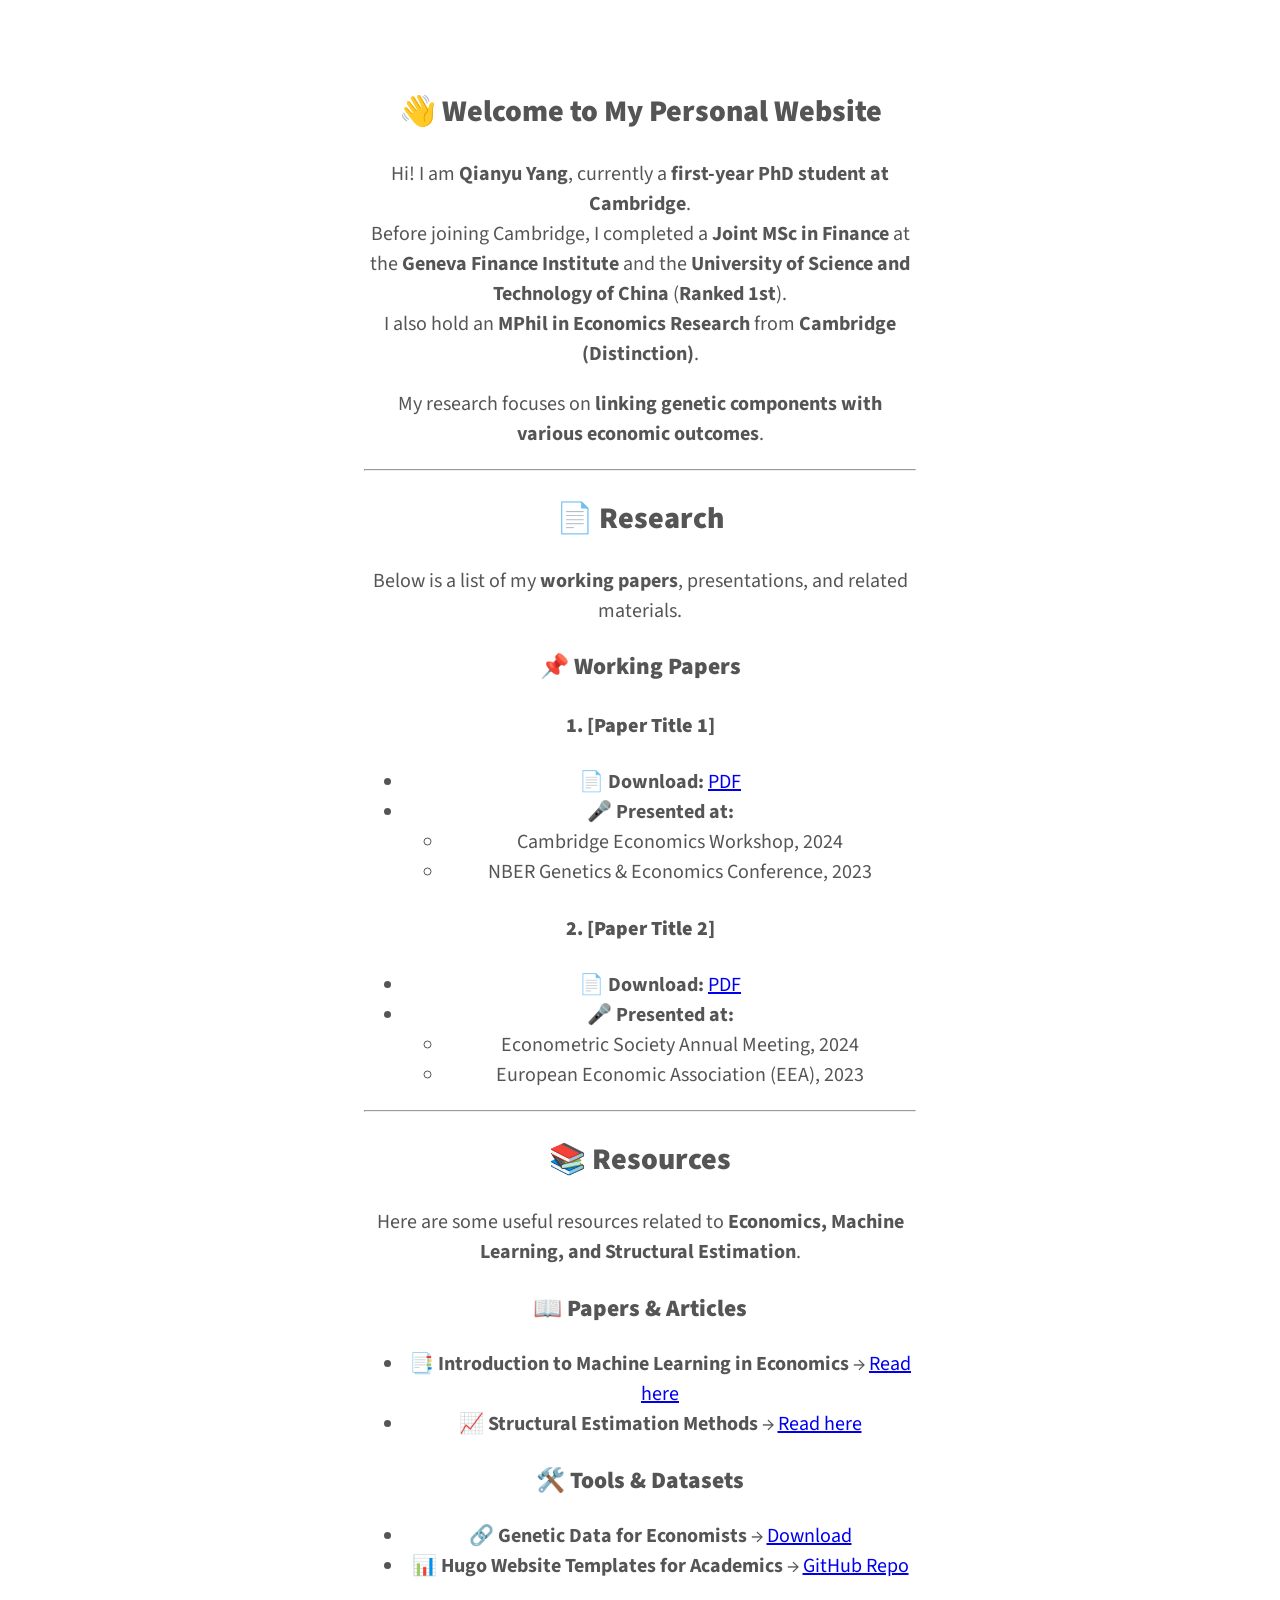
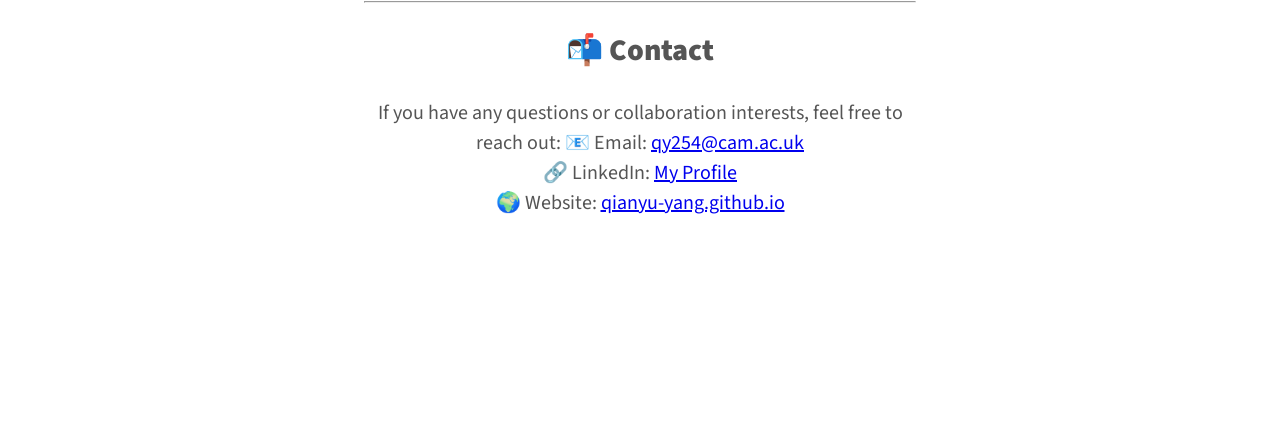
==== posts/index.html @ d1c5e6e0 "Add files via upload" ====
<!DOCTYPE html>
<html lang="en-us">
  <head>
    <meta charset="utf-8">
    <meta http-equiv="X-UA-Compatible" content="IE=edge,chrome=1">
    
    <title>Qianyu Yang | Qianyu Yang</title>
    <meta name="viewport" content="width=device-width,minimum-scale=1">
    <meta name="description" content="PhD Student in Economics, University of Cambridge">
    <meta name="generator" content="Hugo 0.145.0">
    
    
    
      <meta name="robots" content="index, follow">
    
    <meta name="author" content="Qianyu Yang">
    

    
<link rel="stylesheet" href="/ananke/css/main.min.d05fb5f317fcf33b3a52936399bdf6f47dc776516e1692e412ec7d76f4a5faa2.css" >




    

    
      

    

    
    
      <link href="/posts/index.xml" rel="alternate" type="application/rss+xml" title="Qianyu Yang" />
      <link href="/posts/index.xml" rel="feed" type="application/rss+xml" title="Qianyu Yang" />
      
    

    
      <link rel="canonical" href="https://CSTU-yqy.github.io/posts/">
    

    <meta property="og:url" content="https://CSTU-yqy.github.io/posts/">
  <meta property="og:site_name" content="Qianyu Yang">
  <meta property="og:title" content="Qianyu Yang">
  <meta property="og:description" content="First-year PhD Student in Cambridge">
  <meta property="og:locale" content="en_us">
  <meta property="og:type" content="website">

  <meta itemprop="name" content="Qianyu Yang">
  <meta itemprop="description" content="First-year PhD Student in Cambridge">
  <meta itemprop="datePublished" content="2024-03-13T00:00:00+00:00">
  <meta itemprop="dateModified" content="2024-03-13T00:00:00+00:00">
  <meta itemprop="wordCount" content="204">
  <meta itemprop="keywords" content="Economics,Genetics,Finance">
  <meta name="twitter:card" content="summary">
  <meta name="twitter:title" content="Qianyu Yang">
  <meta name="twitter:description" content="First-year PhD Student in Cambridge">

      
    
	<link rel="preconnect" href="https://fonts.googleapis.com">
<link rel="preconnect" href="https://fonts.gstatic.com" crossorigin>
<link href="https://fonts.googleapis.com/css2?family=Crimson+Text:ital,wght@0,400;0,600;0,700;1,400&family=Source+Sans+3:wght@300;400;600;700&display=swap" rel="stylesheet">
<link rel="stylesheet" href="/css/academic.css">

  </head><body class="ma0 avenir bg-white production">

    

  <header>
    <div class="pb3-m pb6-l bg-white">
      <nav class="pv3 ph3 ph4-ns" role="navigation">
  <div class="flex-l justify-between items-center center">
    <a href="/" class="f3 fw2 hover-white no-underline white-90 dib">
      
        Qianyu Yang
      
    </a>
    <div class="flex-l items-center">
      

      
      <div class="ananke-socials"></div>

    </div>
  </div>
</nav>

      <div class="tc-l pv3 ph3 ph4-ns">
        <h1 class="f2 f-subheadline-l fw2 light-silver mb0 lh-title">
          Qianyu Yang
        </h1>
        
      </div>
    </div>
  </header>


    <main class="pb7" role="main">
      
  <article class="pa3 pa4-ns nested-copy-line-height">
    <section class="cf ph3 ph5-l pv3 pv4-l f4 tc-l center measure-wide lh-copy mid-gray"><h2 id="-welcome-to-my-personal-website"><strong>👋 Welcome to My Personal Website</strong></h2>
<p>Hi! I am <strong>Qianyu Yang</strong>, currently a <strong>first-year PhD student at Cambridge</strong>.<br>
Before joining Cambridge, I completed a <strong>Joint MSc in Finance</strong> at the <strong>Geneva Finance Institute</strong> and the <strong>University of Science and Technology of China</strong> (<strong>Ranked 1st</strong>).<br>
I also hold an <strong>MPhil in Economics Research</strong> from <strong>Cambridge (Distinction)</strong>.</p>
<p>My research focuses on <strong>linking genetic components with various economic outcomes</strong>.</p>
<hr>
<h2 id="-research"><strong>📄 Research</strong></h2>
<p>Below is a list of my <strong>working papers</strong>, presentations, and related materials.</p>
<h3 id="-working-papers"><strong>📌 Working Papers</strong></h3>
<h4 id="1-"><strong>1. [Paper Title 1]</strong></h4>
<ul>
<li>📄 <strong>Download:</strong> <a href="https://example.com/paper1.pdf">PDF</a></li>
<li>🎤 <strong>Presented at:</strong>
<ul>
<li>Cambridge Economics Workshop, 2024</li>
<li>NBER Genetics &amp; Economics Conference, 2023</li>
</ul>
</li>
</ul>
<h4 id="2-"><strong>2. [Paper Title 2]</strong></h4>
<ul>
<li>📄 <strong>Download:</strong> <a href="https://example.com/paper2.pdf">PDF</a></li>
<li>🎤 <strong>Presented at:</strong>
<ul>
<li>Econometric Society Annual Meeting, 2024</li>
<li>European Economic Association (EEA), 2023</li>
</ul>
</li>
</ul>
<hr>
<h2 id="-resources"><strong>📚 Resources</strong></h2>
<p>Here are some useful resources related to <strong>Economics, Machine Learning, and Structural Estimation</strong>.</p>
<h3 id="-papers--articles"><strong>📖 Papers &amp; Articles</strong></h3>
<ul>
<li>📑 <strong>Introduction to Machine Learning in Economics</strong> → <a href="https://example.com/ml-econ">Read here</a></li>
<li>📈 <strong>Structural Estimation Methods</strong> → <a href="https://example.com/structural">Read here</a></li>
</ul>
<h3 id="-tools--datasets"><strong>🛠️ Tools &amp; Datasets</strong></h3>
<ul>
<li>🔗 <strong>Genetic Data for Economists</strong> → <a href="https://example.com/gen-data">Download</a></li>
<li>📊 <strong>Hugo Website Templates for Academics</strong> → <a href="https://example.com/hugo-template">GitHub Repo</a></li>
</ul>
<hr>
<h2 id="-contact"><strong>📬 Contact</strong></h2>
<p>If you have any questions or collaboration interests, feel free to reach out:
📧 Email: <a href="mailto:qy254@cam.ac.uk">qy254@cam.ac.uk</a><br>
🔗 LinkedIn: <a href="https://linkedin.com/in/qianyu-yang">My Profile</a><br>
🌍 Website: <a href="https://qianyu-yang.github.io">qianyu-yang.github.io</a></p>
</section>
    <section class="flex-ns flex-wrap justify-around mt5">
      
    </section></article>

    </main>
    <footer class="bg-white bottom-0 w-100 pa3" role="contentinfo">
  <div class="flex justify-between">
  <a class="f4 fw4 hover-white no-underline white-70 dn dib-ns pv2 ph3" href="https://CSTU-yqy.github.io/" >
    &copy;  Qianyu Yang 2026 
  </a>
    <div><div class="ananke-socials"></div>
</div>
  </div>
</footer>

  </body>
</html>
---- css/academic.css ----
/* ===== RESET & BASE ===== */
body, body.avenir {
  font-family: 'Source Sans 3', 'Helvetica Neue', Helvetica, Arial, sans-serif !important;
  background-color: #ffffff !important;
  color: #333333;
  line-height: 1.7;
  margin: 0;
  padding: 0;
}

/* Override Ananke defaults */
.pb7 { padding-bottom: 0 !important; }
.pb3-m { padding-bottom: 0 !important; }
.pb6-l { padding-bottom: 0 !important; }
.bg-black { background-color: #fff !important; }
.bg-near-white { background-color: #fff !important; }
header .pv3 { display: none !important; }
header .tc-l { display: none !important; }

/* ===== NAVIGATION ===== */
.academic-nav {
  position: sticky;
  top: 0;
  background: #ffffff;
  border-bottom: 1px solid #e5e5e5;
  z-index: 100;
  padding: 0.8rem 0;
}

.nav-container {
  max-width: 900px;
  margin: 0 auto;
  padding: 0 2rem;
  display: flex;
  justify-content: space-between;
  align-items: center;
}

.nav-name {
  font-family: 'Crimson Text', Georgia, serif;
  font-size: 1.3rem;
  font-weight: 700;
  color: #1a1a1a;
  text-decoration: none;
}

.nav-name:hover {
  color: #0055a4;
}

.nav-links a {
  color: #555;
  text-decoration: none;
  font-size: 0.9rem;
  margin-left: 1.5rem;
  transition: color 0.2s;
}

.nav-links a:hover {
  color: #0055a4;
}

/* ===== BIO SECTION ===== */
.bio-section {
  padding: 3rem 0 2rem;
  border-bottom: 1px solid #e5e5e5;
}

.bio-container {
  max-width: 900px;
  margin: 0 auto;
  padding: 0 2rem;
  display: flex;
  gap: 2.5rem;
  align-items: flex-start;
}

.bio-photo {
  flex-shrink: 0;
  width: 220px;
  height: 280px;
  overflow: hidden;
  border-radius: 4px;
}

.bio-photo img {
  width: 100%;
  height: 100%;
  object-fit: cover;
  object-position: 60% 15%;
}

.bio-text h1 {
  font-family: 'Crimson Text', Georgia, serif;
  font-size: 2rem;
  font-weight: 700;
  margin: 0 0 0.3rem;
  color: #1a1a1a;
}

.bio-title {
  font-size: 1.1rem;
  color: #555;
  margin: 0 0 0.1rem;
}

.bio-affiliation {
  font-size: 1.1rem;
  color: #555;
  margin: 0 0 0.8rem;
}

.bio-contact {
  font-size: 0.9rem;
  margin: 0 0 1rem;
}

.bio-contact a {
  color: #0055a4;
  text-decoration: none;
}

.bio-contact a:hover {
  text-decoration: underline;
}

.bio-description {
  font-size: 1rem;
  line-height: 1.65;
  color: #333;
  margin: 0 0 0.8rem;
}

.bio-description a {
  color: #0055a4;
  text-decoration: none;
}

.bio-description a:hover {
  text-decoration: underline;
}

/* ===== CONTENT SECTIONS ===== */
.content-section {
  padding: 2rem 0;
  border-bottom: 1px solid #f0f0f0;
}

.content-section:last-of-type {
  border-bottom: none;
}

.section-container {
  max-width: 900px;
  margin: 0 auto;
  padding: 0 2rem;
}

.section-container h2 {
  font-family: 'Crimson Text', Georgia, serif;
  font-size: 1.5rem;
  font-weight: 700;
  color: #1a1a1a;
  border-bottom: 2px solid #1a1a1a;
  padding-bottom: 0.3rem;
  margin-bottom: 1.5rem;
}

.section-container h3 {
  font-family: 'Crimson Text', Georgia, serif;
  font-size: 1.2rem;
  font-weight: 600;
  color: #333;
  margin-top: 1.5rem;
  margin-bottom: 0.8rem;
}

/* ===== PAPERS ===== */
.paper {
  margin-bottom: 1.8rem;
}

.paper-title {
  margin: 0 0 0.2rem;
}

.paper-title a {
  font-size: 1.05rem;
  font-weight: 600;
  color: #0055a4;
  text-decoration: none;
}

.paper-title a:hover {
  text-decoration: underline;
}

.paper-title-nolink {
  font-size: 1.05rem;
  font-weight: 600;
  color: #1a1a1a;
  margin: 0 0 0.2rem;
}

.paper-authors {
  font-size: 0.95rem;
  color: #555;
  margin: 0 0 0.3rem;
}

.paper-award {
  font-size: 0.9rem;
  color: #8b0000;
  font-style: italic;
  margin: 0 0 0.3rem;
}

.paper-abstract {
  margin-top: 0.4rem;
}

.paper-abstract summary {
  font-size: 0.9rem;
  color: #0055a4;
  cursor: pointer;
  font-weight: 600;
  user-select: none;
}

.paper-abstract summary:hover {
  text-decoration: underline;
}

.paper-abstract p {
  font-size: 0.9rem;
  line-height: 1.6;
  color: #444;
  margin: 0.5rem 0 0;
  padding-left: 0.5rem;
  border-left: 3px solid #e5e5e5;
}

/* ===== AWARDS TABLE ===== */
.awards-table {
  width: 100%;
  border-collapse: collapse;
}

.awards-table td {
  padding: 0.5rem 0;
  border-bottom: 1px solid #f0f0f0;
  font-size: 0.95rem;
  vertical-align: top;
}

.awards-table .award-year {
  text-align: right;
  white-space: nowrap;
  color: #777;
  padding-left: 2rem;
}

/* ===== RESOURCES ===== */
.section-container ul {
  padding-left: 1.2em;
}

.section-container ul li {
  margin-bottom: 0.4rem;
  font-size: 0.95rem;
}

/* ===== FOOTER ===== */
.academic-footer {
  text-align: center;
  padding: 2rem;
  color: #999;
  font-size: 0.85rem;
  border-top: 1px solid #e5e5e5;
}

.academic-footer a {
  color: #777;
  text-decoration: none;
}

/* ===== LINKS GLOBAL ===== */
.section-container a {
  color: #0055a4;
  text-decoration: none;
}

.section-container a:hover {
  text-decoration: underline;
}

/* ===== PRESENTATIONS ===== */
.section-container > p {
  font-size: 0.95rem;
  line-height: 1.6;
  margin-bottom: 0.6rem;
}

/* ===== RESPONSIVE ===== */
@media (max-width: 768px) {
  .bio-container {
    flex-direction: column;
    align-items: center;
    text-align: center;
  }

  .bio-photo {
    width: 180px;
    height: 230px;
  }

  .nav-container {
    flex-direction: column;
    gap: 0.5rem;
  }

  .nav-links a {
    margin-left: 0.8rem;
    margin-right: 0.8rem;
    font-size: 0.85rem;
  }

  .section-container, .bio-container {
    padding: 0 1.2rem;
  }

  .bio-text h1 {
    font-size: 1.6rem;
  }
}

/* ===== SMOOTH SCROLL ===== */
html {
  scroll-behavior: smooth;
  scroll-padding-top: 4rem;
}
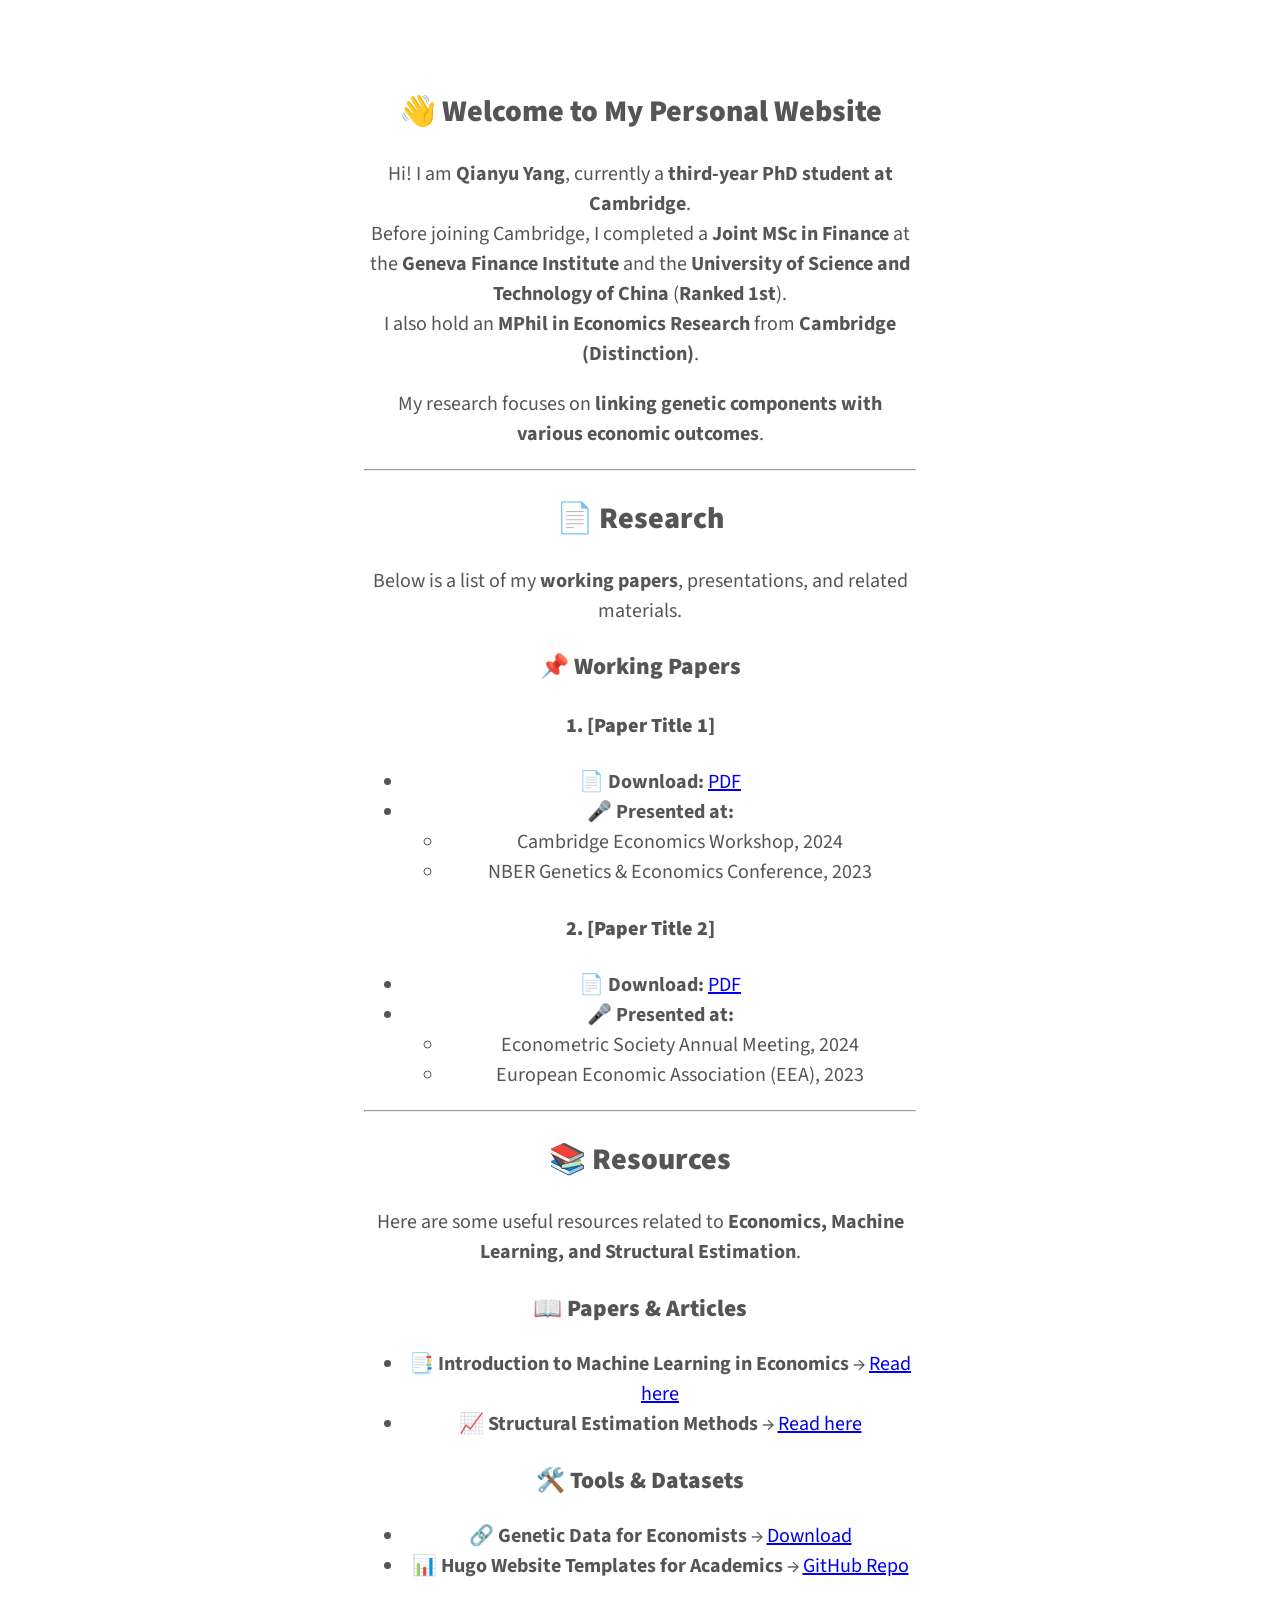
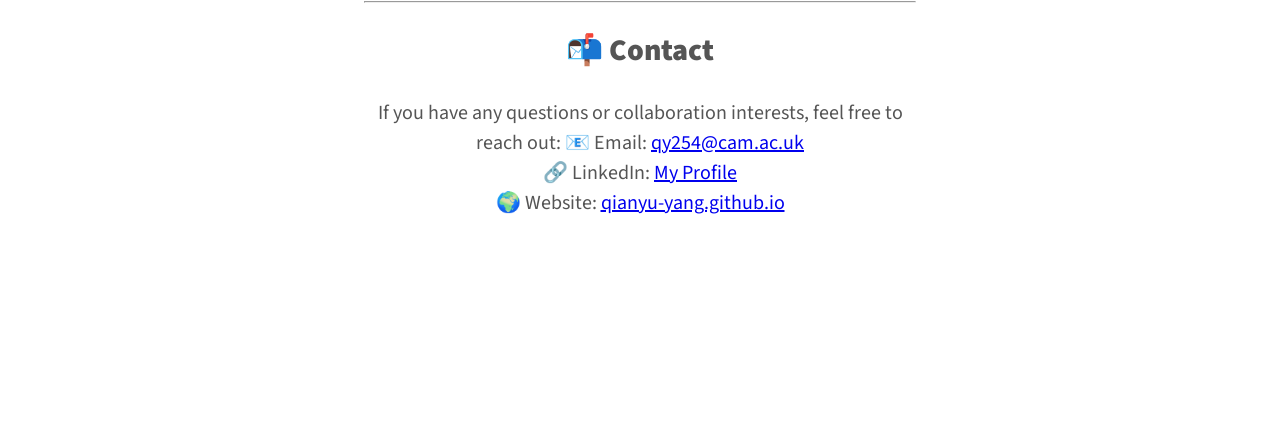
==== commit e84a893b: "Update archived biography to third year" ====
--- a/posts/index.html
+++ b/posts/index.html
@@ -43,19 +43,19 @@
     <meta property="og:url" content="https://CSTU-yqy.github.io/posts/">
   <meta property="og:site_name" content="Qianyu Yang">
   <meta property="og:title" content="Qianyu Yang">
-  <meta property="og:description" content="First-year PhD Student in Cambridge">
+  <meta property="og:description" content="Third-year PhD Student in Cambridge">
   <meta property="og:locale" content="en_us">
   <meta property="og:type" content="website">
 
   <meta itemprop="name" content="Qianyu Yang">
-  <meta itemprop="description" content="First-year PhD Student in Cambridge">
+  <meta itemprop="description" content="Third-year PhD Student in Cambridge">
   <meta itemprop="datePublished" content="2024-03-13T00:00:00+00:00">
   <meta itemprop="dateModified" content="2024-03-13T00:00:00+00:00">
   <meta itemprop="wordCount" content="204">
   <meta itemprop="keywords" content="Economics,Genetics,Finance">
   <meta name="twitter:card" content="summary">
   <meta name="twitter:title" content="Qianyu Yang">
-  <meta name="twitter:description" content="First-year PhD Student in Cambridge">
+  <meta name="twitter:description" content="Third-year PhD Student in Cambridge">
 
       
     
@@ -101,7 +101,7 @@
       
   <article class="pa3 pa4-ns nested-copy-line-height">
     <section class="cf ph3 ph5-l pv3 pv4-l f4 tc-l center measure-wide lh-copy mid-gray"><h2 id="-welcome-to-my-personal-website"><strong>👋 Welcome to My Personal Website</strong></h2>
-<p>Hi! I am <strong>Qianyu Yang</strong>, currently a <strong>first-year PhD student at Cambridge</strong>.<br>
+<p>Hi! I am <strong>Qianyu Yang</strong>, currently a <strong>third-year PhD student at Cambridge</strong>.<br>
 Before joining Cambridge, I completed a <strong>Joint MSc in Finance</strong> at the <strong>Geneva Finance Institute</strong> and the <strong>University of Science and Technology of China</strong> (<strong>Ranked 1st</strong>).<br>
 I also hold an <strong>MPhil in Economics Research</strong> from <strong>Cambridge (Distinction)</strong>.</p>
 <p>My research focuses on <strong>linking genetic components with various economic outcomes</strong>.</p>
